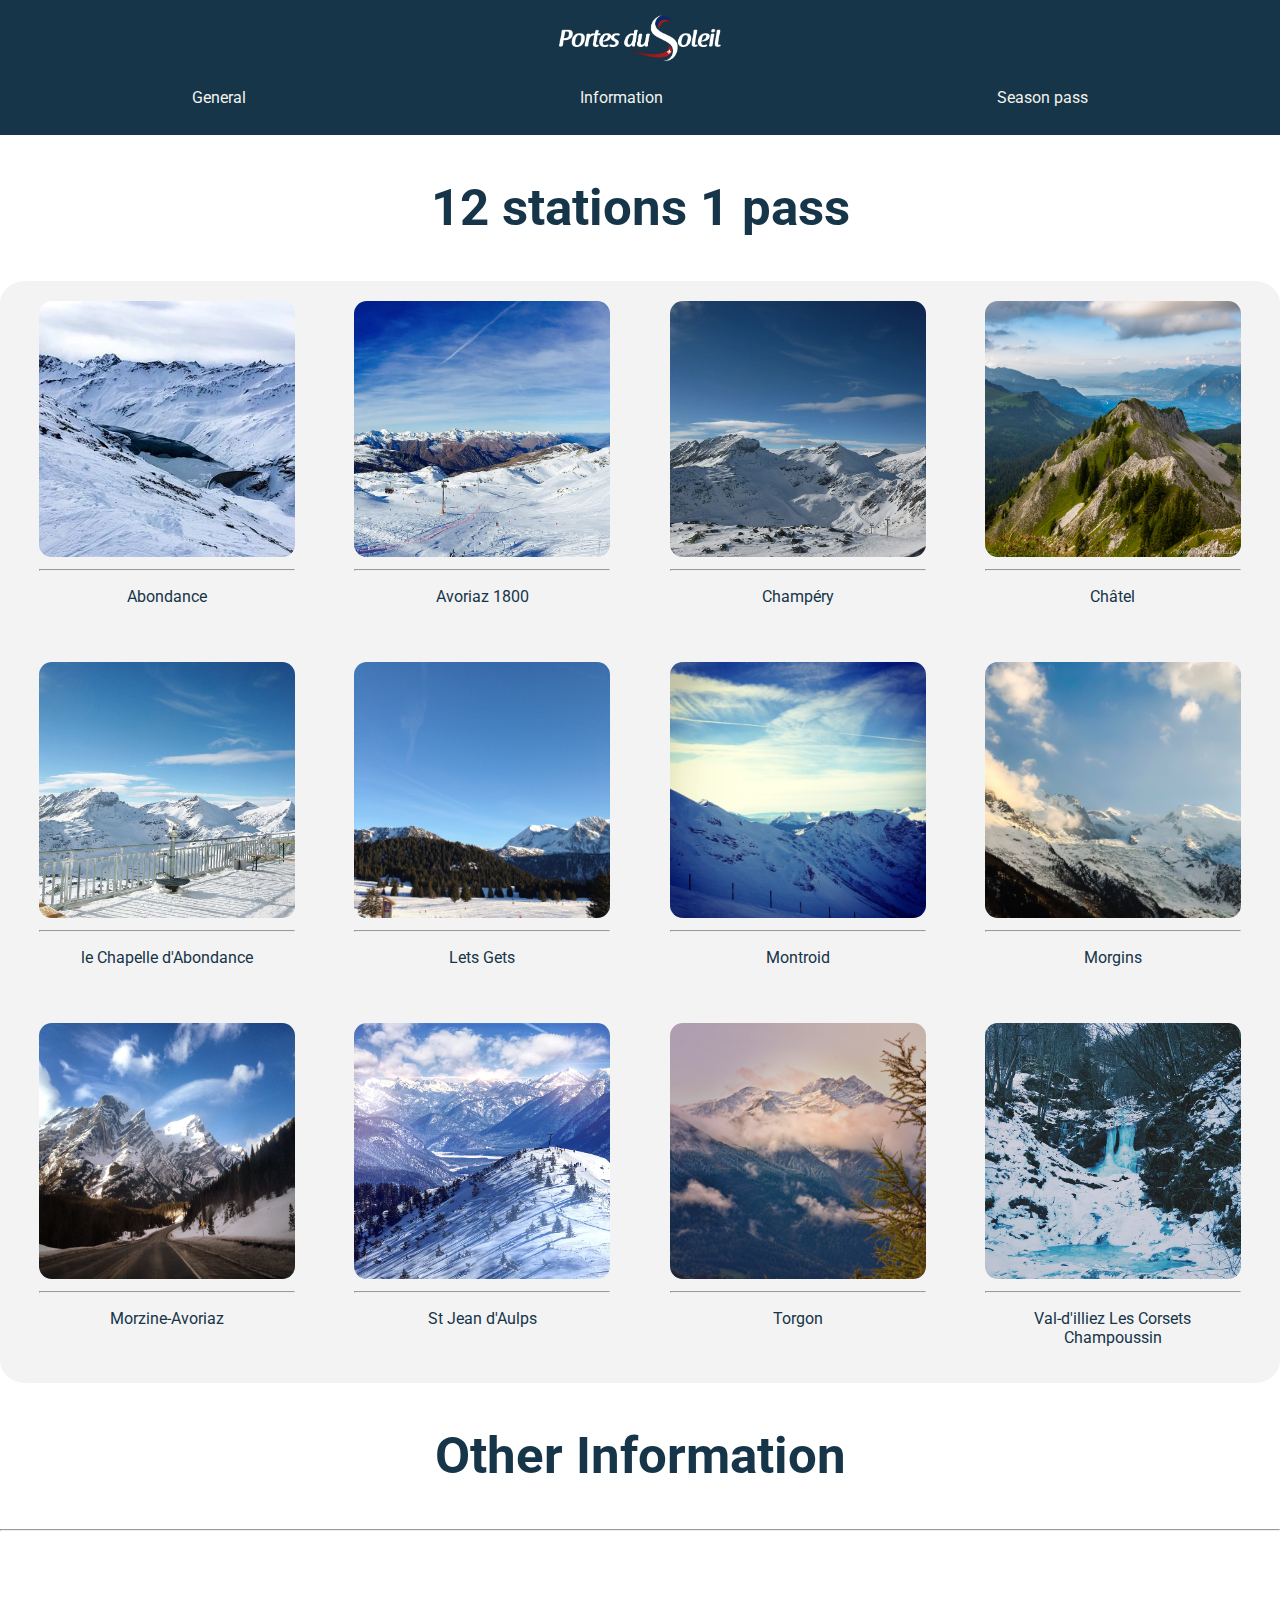
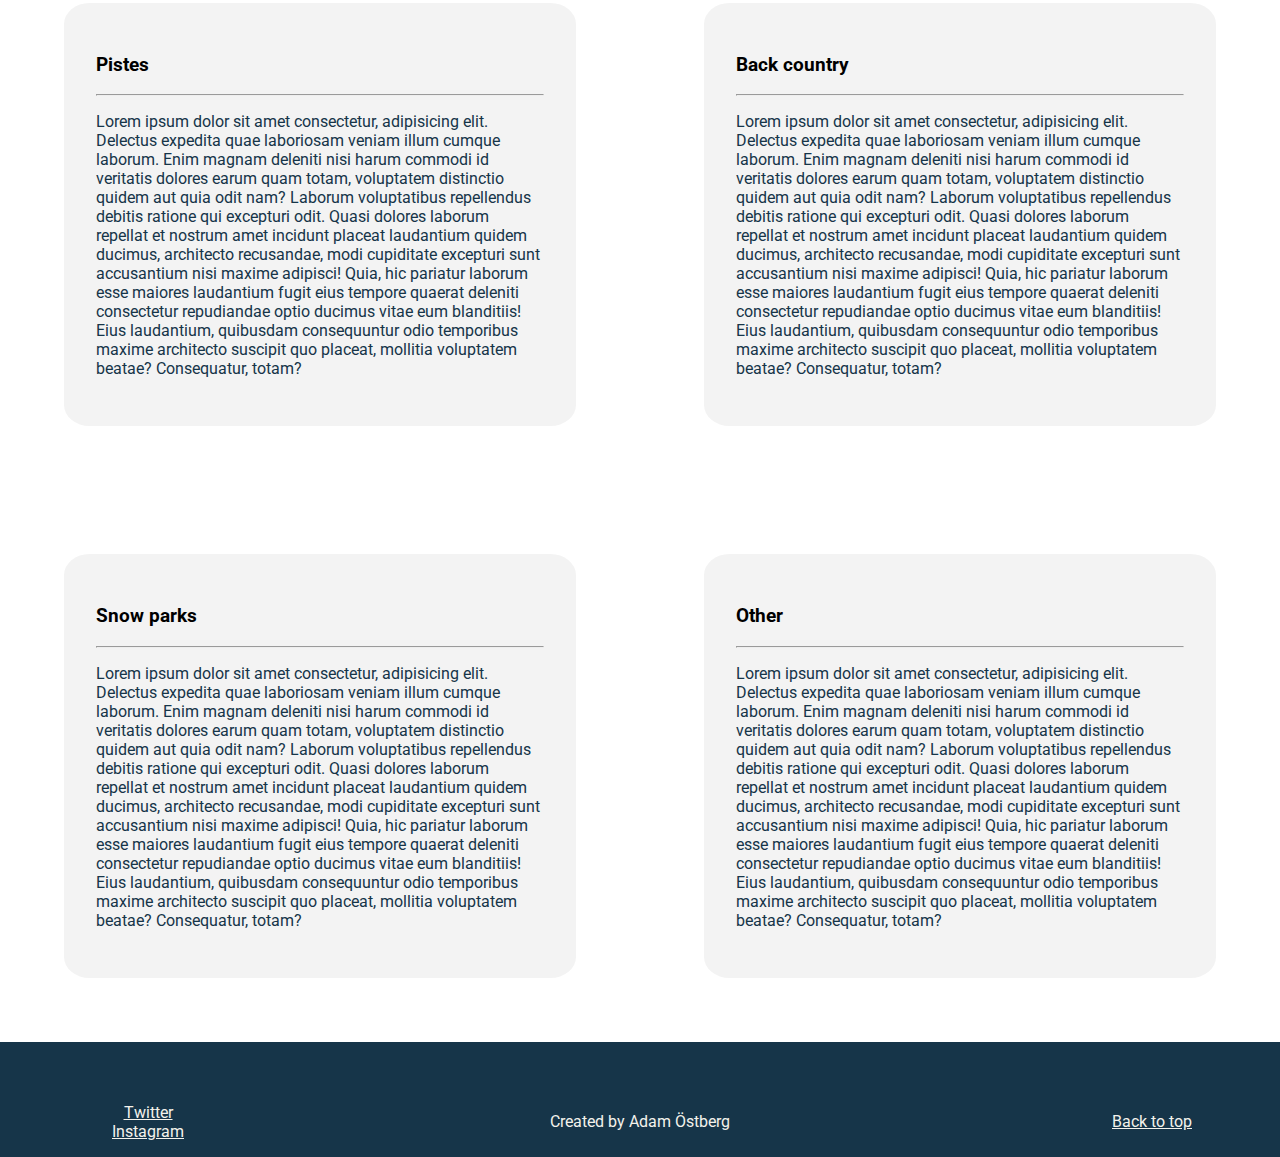
==== info.html @ 6c52f509 "final commit" ====
<!DOCTYPE html>
<html lang="en">
  <head>
    <link
      rel="stylesheet"
      href="https://cdnjs.cloudflare.com/ajax/libs/font-awesome/5.15.1/css/all.min.css"
      integrity="sha512-+4zCK9k+qNFUR5X+cKL9EIR+ZOhtIloNl9GIKS57V1MyNsYpYcUrUeQc9vNfzsWfV28IaLL3i96P9sdNyeRssA=="
      crossorigin="anonymous"
    />
    <link rel="stylesheet" href="info.css" />
    <link rel="stylesheet" href="style.css" />
    <link
      href="https://fonts.googleapis.com/css2?family=Roboto&display=swap"
      rel="stylesheet"
    />
    <link
      href="https://fonts.googleapis.com/css2?family=Roboto&family=Roboto+Slab&display=swap"
      rel="stylesheet"
    />
    <meta charset="UTF-8" />
    <meta name="viewport" content="width=device-width, initial-scale=1.0" />
    <title>Portes Du Soleil</title>
  </head>
  <body>
    <header>
      <img
        src="Images/logo_portes.png"
        alt="A logotype of Portes Du Soleil"
        height="50px"
      />
    </header>
    <nav>
      <a href="index.html">General</a>
      <a href="info.html">Information</a>
      <a href="spass.html">Season pass</a>
    </nav>
    <main>
      <h2>12 stations 1 pass</h2>
      <section class="main-info">
        <div class="stations">
          <div class="station">
            <img src="Images/m1.webp" alt="A picture of a skiing resort" />
            <hr />
            <p>Abondance</p>
          </div>
          <div class="station">
            <img src="Images/m2.jpg" alt="A picture of a skiing resort" />
            <hr />
            <p>Avoriaz 1800</p>
          </div>
          <div class="station">
            <img src="Images/m3.jpg" alt="A picture of a skiing resort" />
            <hr />
            <p>Champéry</p>
          </div>
          <div class="station">
            <img
              src="Images/chatel.jpg"
              alt="A picture of a mountain in Chatel taken during the summer"
            />
            <hr />
            <p>Châtel</p>
          </div>
          <div class="station">
            <img src="Images/m4.jpg" alt="A picture of a skiing resort" />
            <hr />
            <p>le Chapelle d'Abondance</p>
          </div>
          <div class="station">
            <img src="Images/m5.dms" alt="A picture of a skiing resort" />
            <hr />
            <p>Lets Gets</p>
          </div>
          <div class="station">
            <img src="Images/m6.dms" alt="A picture of a skiing resort" />
            <hr />
            <p>Montroid</p>
          </div>
          <div class="station">
            <img src="Images/m7.jpg" alt="A picture of a skiing resort" />
            <hr />
            <p>Morgins</p>
          </div>
          <div class="station">
            <img src="Images/m8.jpg" alt="A picture of a skiing resort" />
            <hr />
            <p>Morzine-Avoriaz</p>
          </div>
          <div class="station">
            <img src="Images/m9.jpg" alt="A picture of a skiing resort" />
            <hr />
            <p>St Jean d'Aulps</p>
          </div>
          <div class="station">
            <img src="Images/m10.jpg" alt="A picture of a skiing resort" />
            <hr />
            <p>Torgon</p>
          </div>
          <div class="station">
            <img src="Images/m11.jpg" alt="A picture of a skiing resort" />
            <hr />
            <p>Val-d'illiez Les Corsets Champoussin</p>
          </div>
        </div>
      </section>
      <h2>Other Information</h2>
      <hr />
      <section class="general-info">
        <div>
          <h3>Pistes</h3>
          <hr />
          <p>
            Lorem ipsum dolor sit amet consectetur, adipisicing elit. Delectus
            expedita quae laboriosam veniam illum cumque laborum. Enim magnam
            deleniti nisi harum commodi id veritatis dolores earum quam totam,
            voluptatem distinctio quidem aut quia odit nam? Laborum voluptatibus
            repellendus debitis ratione qui excepturi odit. Quasi dolores
            laborum repellat et nostrum amet incidunt placeat laudantium quidem
            ducimus, architecto recusandae, modi cupiditate excepturi sunt
            accusantium nisi maxime adipisci! Quia, hic pariatur laborum esse
            maiores laudantium fugit eius tempore quaerat deleniti consectetur
            repudiandae optio ducimus vitae eum blanditiis! Eius laudantium,
            quibusdam consequuntur odio temporibus maxime architecto suscipit
            quo placeat, mollitia voluptatem beatae? Consequatur, totam?
          </p>
        </div>
        <div>
          <h3>Back country</h3>
          <hr />
          <p>
            Lorem ipsum dolor sit amet consectetur, adipisicing elit. Delectus
            expedita quae laboriosam veniam illum cumque laborum. Enim magnam
            deleniti nisi harum commodi id veritatis dolores earum quam totam,
            voluptatem distinctio quidem aut quia odit nam? Laborum voluptatibus
            repellendus debitis ratione qui excepturi odit. Quasi dolores
            laborum repellat et nostrum amet incidunt placeat laudantium quidem
            ducimus, architecto recusandae, modi cupiditate excepturi sunt
            accusantium nisi maxime adipisci! Quia, hic pariatur laborum esse
            maiores laudantium fugit eius tempore quaerat deleniti consectetur
            repudiandae optio ducimus vitae eum blanditiis! Eius laudantium,
            quibusdam consequuntur odio temporibus maxime architecto suscipit
            quo placeat, mollitia voluptatem beatae? Consequatur, totam?
          </p>
        </div>
        <div>
          <h3>Snow parks</h3>
          <hr />
          <p>
            Lorem ipsum dolor sit amet consectetur, adipisicing elit. Delectus
            expedita quae laboriosam veniam illum cumque laborum. Enim magnam
            deleniti nisi harum commodi id veritatis dolores earum quam totam,
            voluptatem distinctio quidem aut quia odit nam? Laborum voluptatibus
            repellendus debitis ratione qui excepturi odit. Quasi dolores
            laborum repellat et nostrum amet incidunt placeat laudantium quidem
            ducimus, architecto recusandae, modi cupiditate excepturi sunt
            accusantium nisi maxime adipisci! Quia, hic pariatur laborum esse
            maiores laudantium fugit eius tempore quaerat deleniti consectetur
            repudiandae optio ducimus vitae eum blanditiis! Eius laudantium,
            quibusdam consequuntur odio temporibus maxime architecto suscipit
            quo placeat, mollitia voluptatem beatae? Consequatur, totam?
          </p>
        </div>
        <div>
          <h3>Other</h3>
          <hr />
          <p>
            Lorem ipsum dolor sit amet consectetur, adipisicing elit. Delectus
            expedita quae laboriosam veniam illum cumque laborum. Enim magnam
            deleniti nisi harum commodi id veritatis dolores earum quam totam,
            voluptatem distinctio quidem aut quia odit nam? Laborum voluptatibus
            repellendus debitis ratione qui excepturi odit. Quasi dolores
            laborum repellat et nostrum amet incidunt placeat laudantium quidem
            ducimus, architecto recusandae, modi cupiditate excepturi sunt
            accusantium nisi maxime adipisci! Quia, hic pariatur laborum esse
            maiores laudantium fugit eius tempore quaerat deleniti consectetur
            repudiandae optio ducimus vitae eum blanditiis! Eius laudantium,
            quibusdam consequuntur odio temporibus maxime architecto suscipit
            quo placeat, mollitia voluptatem beatae? Consequatur, totam?
          </p>
        </div>
      </section>
    </main>
    <footer>
      <ul>
        <li>
          <a href="https://twitter.com">Twitter</a>
        </li>
        <li>
          <a href="https://Instagram.com">Instagram</a>
        </li>
      </ul>
      <p>Created by Adam Östberg</p>
      <a href="#top">Back to top</a>
    </footer>
  </body>
</html>
---- info.css ----
.stations {
  display: flex;
  flex-direction: row;
  flex-wrap: wrap;
  justify-content: center;
  justify-content: space-evenly;
  background-color: rgb(243, 243, 243);
  border-radius: 2%;
}

h2 {
  color: var(--dblue);
  text-align: center;
  font-size: 4vmax;
}

.station {
  width: 20vmax;
  border-radius: 5%;
  margin: 20px;
  text-align: center;
  transition: ease, 0.5s;
}

.station:hover {
  transform: scale(1.3);
  transition: ease, 0.5s;
  z-index: 99;
  overflow: auto;
}
.station img {
  width: 100%;
  border-radius: 5%;
}

.cams {
  display: grid;
  grid-template-columns: 1fr;
  grid-template-rows: 1fr 1fr 1fr;
}

.general-info {
  display: grid;
  grid-template-columns: 1fr 1fr;
  grid-template-rows: 1fr 1fr;
}

.general-info div {
  margin: 5vw;
  background-color: rgb(243, 243, 243);
  padding: 5%;
  border-radius: 5%;
}
---- style.css ----
:root {
  --dblue: #163549;
  --blue: #0c8ca7;
  --lblue: #77c9c3;
  --white: #f3f2ec;
  --red: #d6594d;
}

body {
  margin: 0px;
  padding: 0px;
  font-family: "Roboto";
}

p {
  color: var(--dblue);
}

header {
  display: flex;
  flex-direction: row;
  justify-content: space-around;
  background-color: var(--dblue);
}

header img {
  margin-top: 1vw;
}

nav {
  display: flex;
  flex-direction: row;
  justify-content: space-around;
  padding: 2%;
  background-color: var(--dblue);
  font-family: "Roboto";
}

nav a {
  text-decoration: none;
  color: var(--white);
}

nav a::after {
  content: "";
  display: block;
  width: 0px;
  height: 2px;
  background: var(--white);
  transition: width 0.4s;
}

nav a:hover::after {
  width: 100%;
  transition: width 0.4s;
}

footer {
  display: grid;
  grid-template-columns: 1fr 3fr 1fr;
  grid-template-rows: 1fr;
  background-color: var(--dblue);
  text-align: center;
  text-decoration: none;
  padding-top: 5vh;
  justify-items: center;
  align-items: center;
}

footer ul {
  list-style: none;
}

footer p {
  color: var(--white);
}

footer a {
  color: var(--white);
}
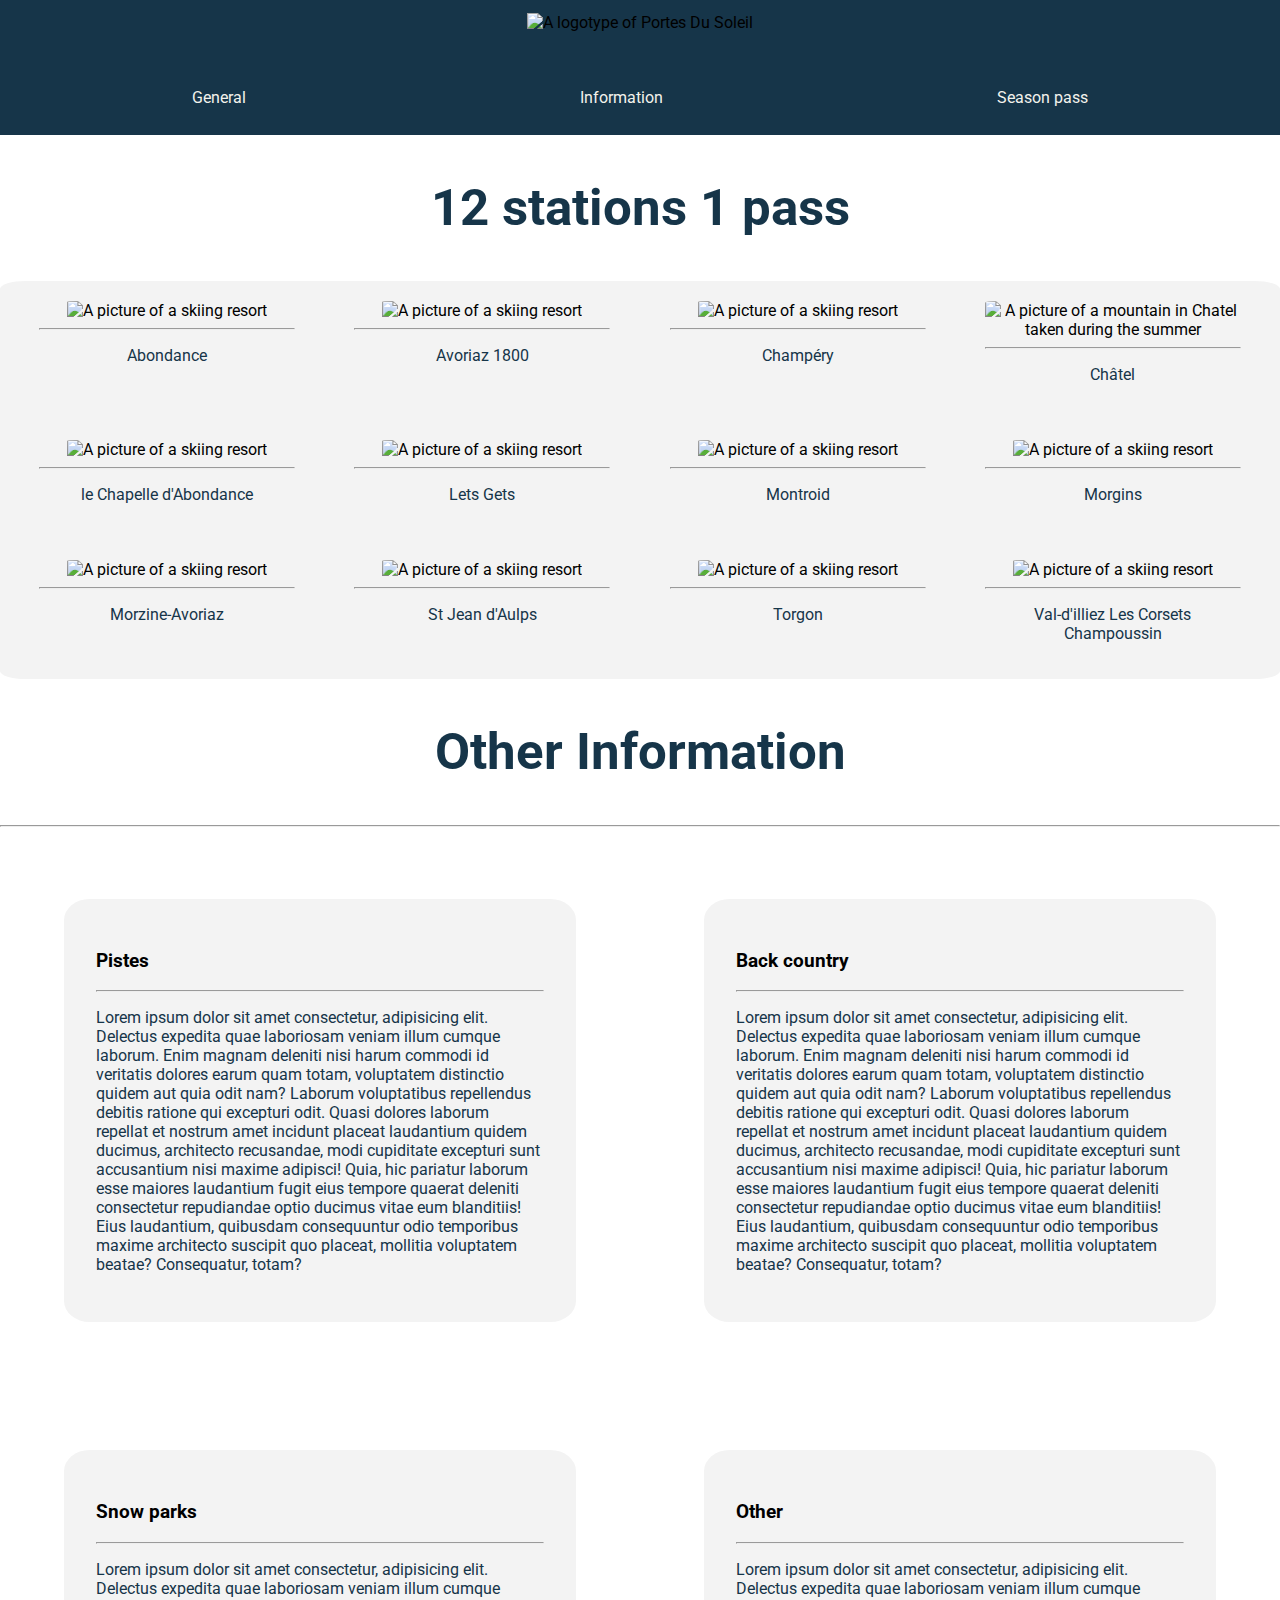
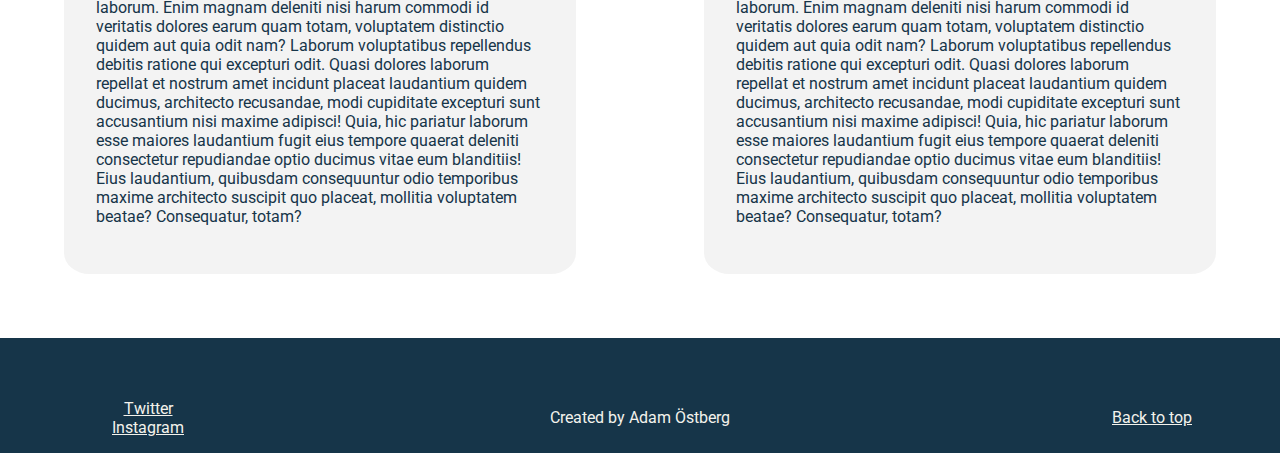
==== commit cf3b6ec6: "a" ====
--- a/info.html
+++ b/info.html
@@ -24,7 +24,7 @@
   <body>
     <header>
       <img
-        src="Images/logo_portes.png"
+        src="images/logo_portes.png"
         alt="A logotype of Portes Du Soleil"
         height="50px"
       />
@@ -39,65 +39,65 @@
       <section class="main-info">
         <div class="stations">
           <div class="station">
-            <img src="Images/m1.webp" alt="A picture of a skiing resort" />
+            <img src="images/m1.webp" alt="A picture of a skiing resort" />
             <hr />
             <p>Abondance</p>
           </div>
           <div class="station">
-            <img src="Images/m2.jpg" alt="A picture of a skiing resort" />
+            <img src="images/m2.jpg" alt="A picture of a skiing resort" />
             <hr />
             <p>Avoriaz 1800</p>
           </div>
           <div class="station">
-            <img src="Images/m3.jpg" alt="A picture of a skiing resort" />
+            <img src="images/m3.jpg" alt="A picture of a skiing resort" />
             <hr />
             <p>Champéry</p>
           </div>
           <div class="station">
             <img
-              src="Images/chatel.jpg"
+              src="images/chatel.jpg"
               alt="A picture of a mountain in Chatel taken during the summer"
             />
             <hr />
             <p>Châtel</p>
           </div>
           <div class="station">
-            <img src="Images/m4.jpg" alt="A picture of a skiing resort" />
+            <img src="images/m4.jpg" alt="A picture of a skiing resort" />
             <hr />
             <p>le Chapelle d'Abondance</p>
           </div>
           <div class="station">
-            <img src="Images/m5.dms" alt="A picture of a skiing resort" />
+            <img src="images/m5.dms" alt="A picture of a skiing resort" />
             <hr />
             <p>Lets Gets</p>
           </div>
           <div class="station">
-            <img src="Images/m6.dms" alt="A picture of a skiing resort" />
+            <img src="images/m6.dms" alt="A picture of a skiing resort" />
             <hr />
             <p>Montroid</p>
           </div>
           <div class="station">
-            <img src="Images/m7.jpg" alt="A picture of a skiing resort" />
+            <img src="images/m7.jpg" alt="A picture of a skiing resort" />
             <hr />
             <p>Morgins</p>
           </div>
           <div class="station">
-            <img src="Images/m8.jpg" alt="A picture of a skiing resort" />
+            <img src="images/m8.jpg" alt="A picture of a skiing resort" />
             <hr />
             <p>Morzine-Avoriaz</p>
           </div>
           <div class="station">
-            <img src="Images/m9.jpg" alt="A picture of a skiing resort" />
+            <img src="images/m9.jpg" alt="A picture of a skiing resort" />
             <hr />
             <p>St Jean d'Aulps</p>
           </div>
           <div class="station">
-            <img src="Images/m10.jpg" alt="A picture of a skiing resort" />
+            <img src="images/m10.jpg" alt="A picture of a skiing resort" />
             <hr />
             <p>Torgon</p>
           </div>
           <div class="station">
-            <img src="Images/m11.jpg" alt="A picture of a skiing resort" />
+            <img src="images/m11.jpg" alt="A picture of a skiing resort" />
             <hr />
             <p>Val-d'illiez Les Corsets Champoussin</p>
           </div>
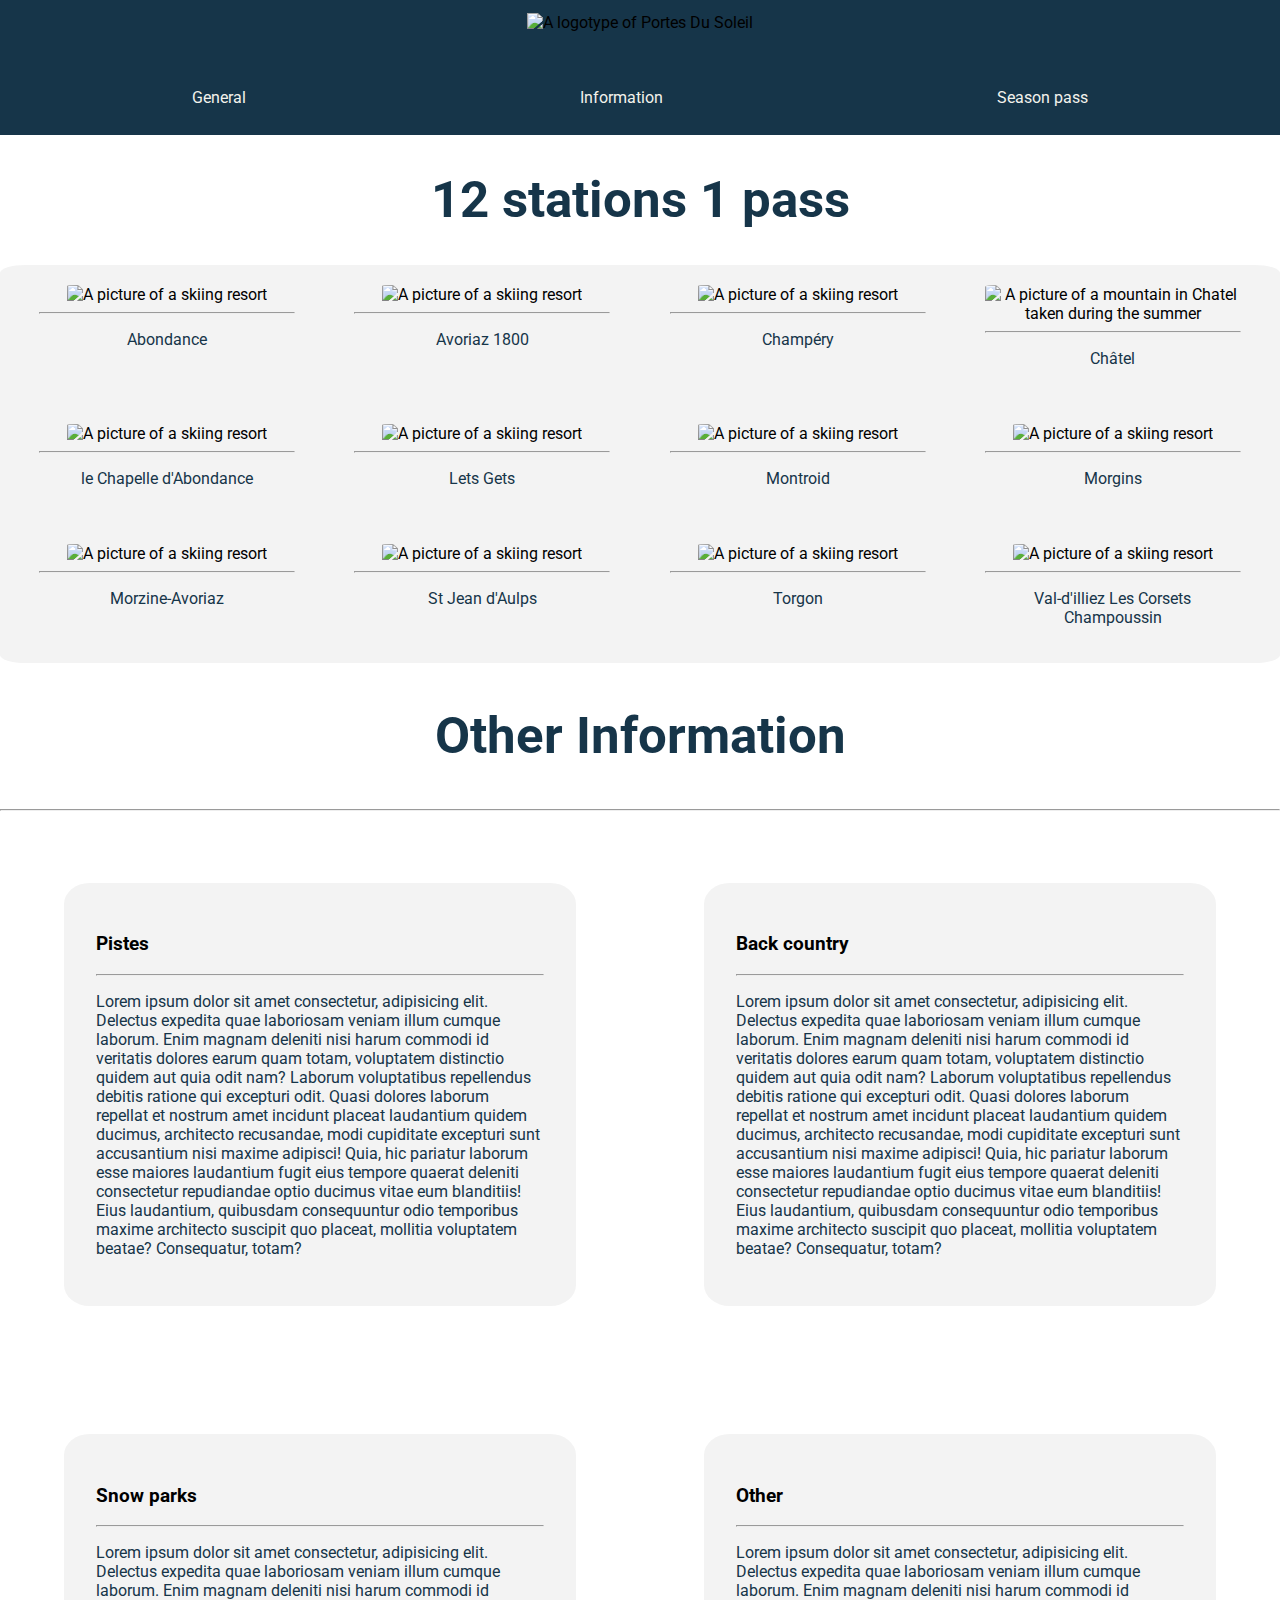
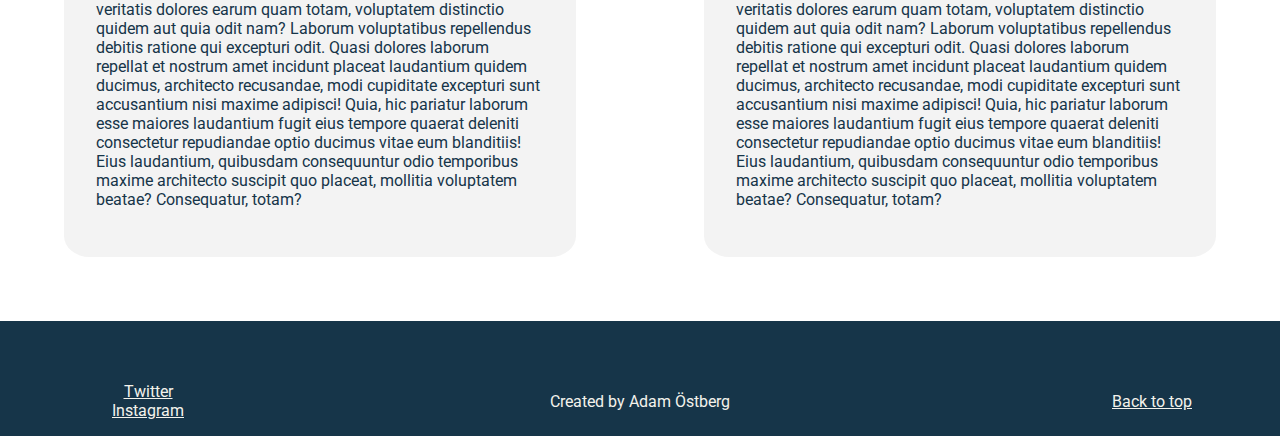
==== commit 38b0a865: "final final" ====
--- a/info.html
+++ b/info.html
@@ -35,7 +35,7 @@
       <a href="spass.html">Season pass</a>
     </nav>
     <main>
-      <h2>12 stations 1 pass</h2>
+      <h1>12 stations 1 pass</h1>
       <section class="main-info">
         <div class="stations">
           <div class="station">
--- a/info.css
+++ b/info.css
@@ -8,6 +8,7 @@
   border-radius: 2%;
 }
 
+h1,
 h2 {
   color: var(--dblue);
   text-align: center;
